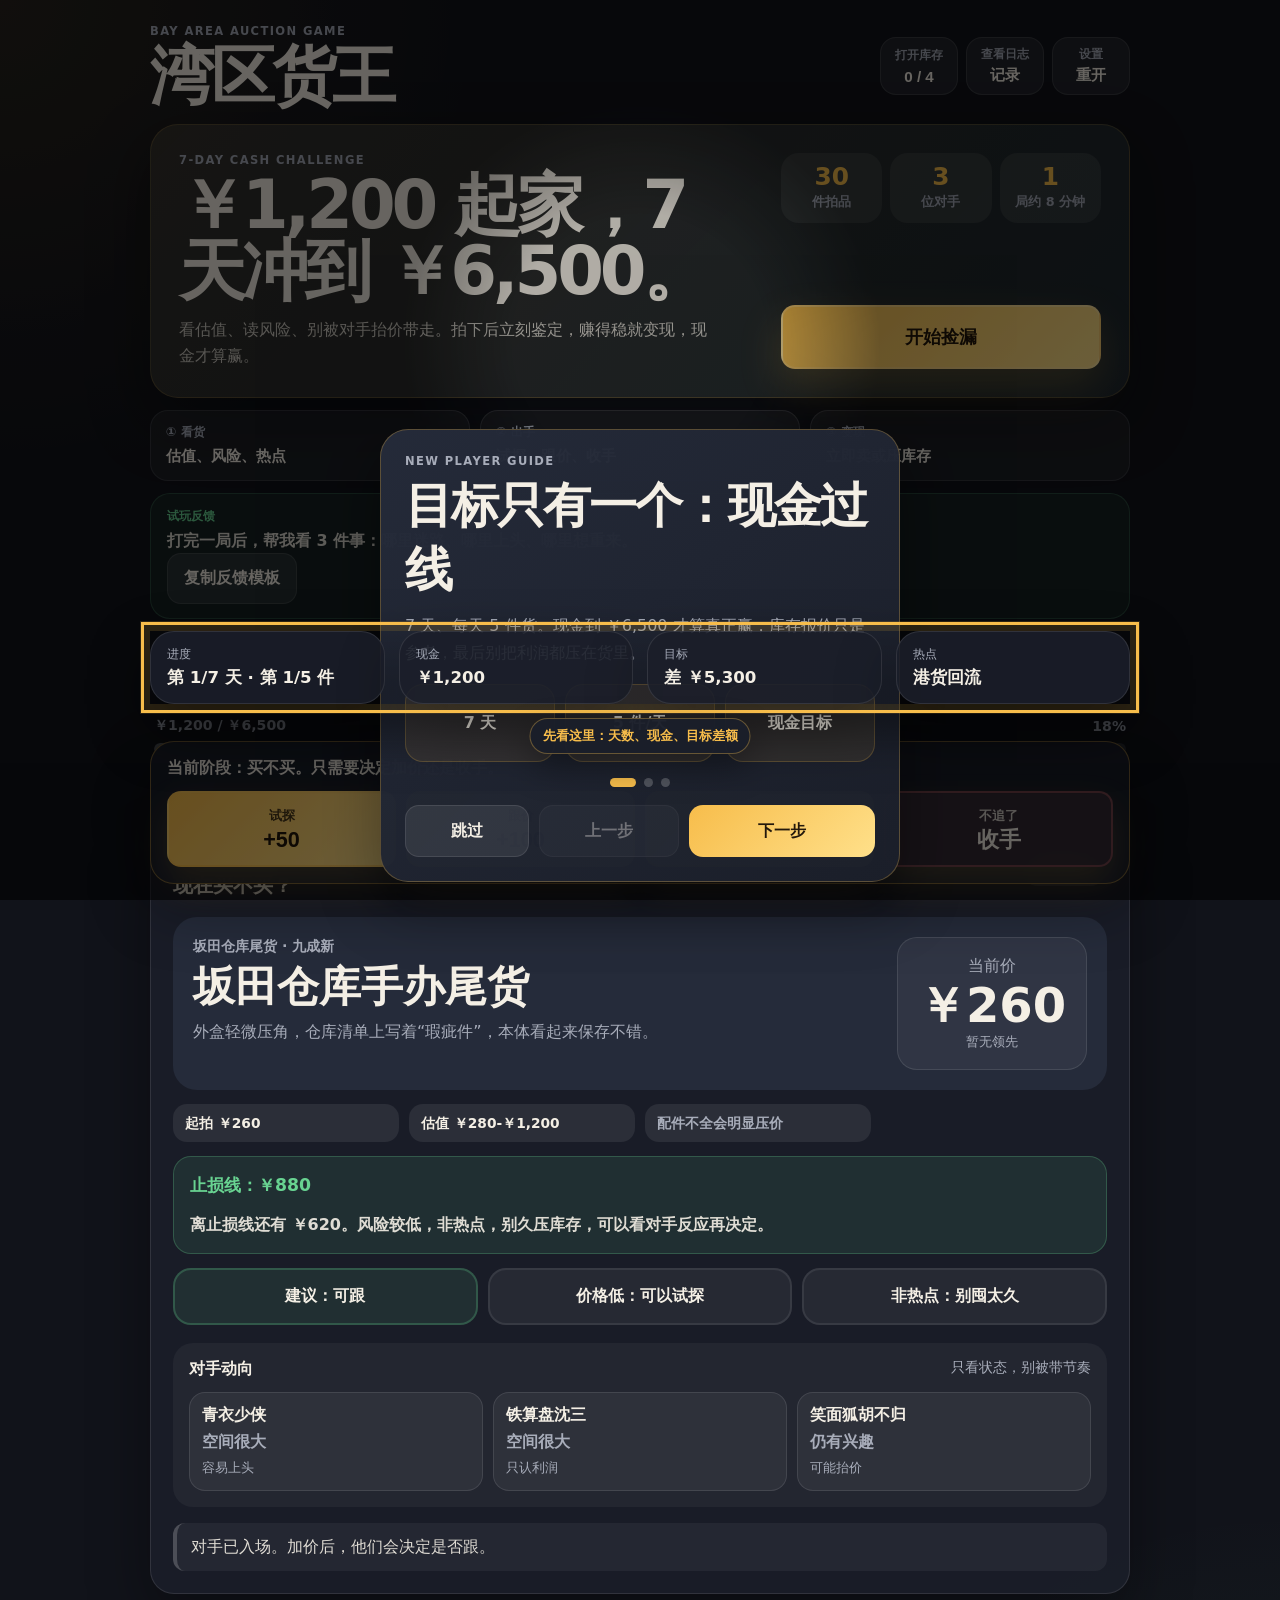
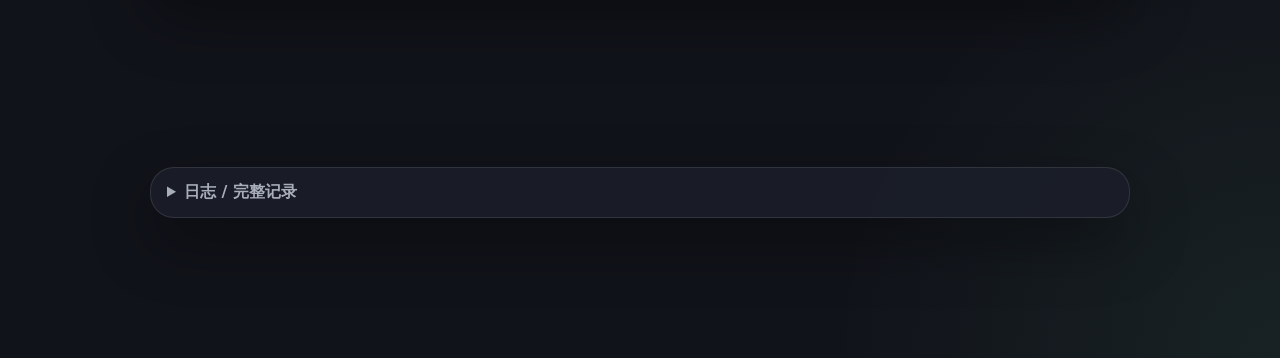
==== index.html @ 1f18ef7c "Publish renamed MVP" ====
<!DOCTYPE html>
<html lang="zh-CN">
<head>
  <meta charset="UTF-8" />
  <meta name="viewport" content="width=device-width, initial-scale=1.0" />
  <title>湾区货王</title>
  <link rel="stylesheet" href="./styles.css" />
</head>
<body>
  <main class="app-shell">
    <header class="topbar">
      <div class="brand">
        <p class="eyebrow">Bay Area Auction Game</p>
        <h1>湾区货王</h1>
      </div>
      <div class="top-actions">
        <button type="button" id="inventoryToggle" class="tool-button"><span>打开库存</span><strong id="inventoryText">0 / 4</strong></button>
        <button type="button" id="logToggle" class="tool-button"><span>查看日志</span><strong>记录</strong></button>
        <details class="settings-menu">
          <summary aria-label="打开设置"><span>设置</span><strong>重开</strong></summary>
          <div class="settings-popover">
            <p class="save-status">存档：<span id="saveStatusText">尚未保存</span></p>
            <button type="button" id="soundToggle" class="ghost setting-toggle" aria-pressed="true">音效：开</button>
            <button type="button" id="tutorialReplayButton" class="ghost">新手引导</button>
            <button type="button" id="copyShareButton" class="ghost">复制战绩</button>
            <button type="button" class="ghost" data-restart-game>重新开始</button>
          </div>
        </details>
      </div>
    </header>

    <section class="landing-card" aria-label="游戏介绍">
      <div class="landing-copy">
        <p class="eyebrow">7-Day Cash Challenge</p>
        <h2>￥1,200 起家，7 天冲到 ￥6,500。</h2>
        <p>看估值、读风险、别被对手抬价带走。拍下后立刻鉴定，赚得稳就变现，现金才算赢。</p>
      </div>
      <div class="landing-play">
        <div class="landing-stats" aria-label="玩法要点">
          <span><strong>30</strong> 件拍品</span>
          <span><strong>3</strong> 位对手</span>
          <span><strong>1</strong> 局约 8 分钟</span>
        </div>
        <button type="button" id="startPlayButton" class="start-play-button">开始捡漏</button>
      </div>
    </section>

    <section class="quick-rules" aria-label="快速玩法">
      <article><span>① 看货</span><strong>估值、风险、热点</strong></article>
      <article><span>② 出手</span><strong>试探、跟价、收手</strong></article>
      <article><span>③ 变现</span><strong>立即卖或压库存</strong></article>
    </section>

    <section class="feedback-card" aria-label="试玩反馈">
      <div>
        <span>试玩反馈</span>
        <strong>打完一局后，帮我看 3 件事：哪里迷路、哪里上头、哪里想重来。</strong>
      </div>
      <button type="button" id="copyFeedbackButton" class="ghost">复制反馈模板</button>
    </section>

    <section class="status-strip" aria-label="当前状态">
      <article>
        <span>进度</span>
        <strong id="dayText">第 1 天 · 第 1 件</strong>
      </article>
      <article>
        <span>现金</span>
        <strong id="cashText">￥1,200</strong>
      </article>
      <article>
        <span>目标</span>
        <strong id="targetGapText">差 ￥5,300</strong>
      </article>
      <article class="hot">
        <span>热点</span>
        <strong id="hotCategoryText">每日变化</strong>
      </article>
    </section>

    <div class="wealth-progress" aria-label="财富进度">
      <div class="wealth-progress-meta">
        <span id="wealthProgressText">￥1,200 / ￥6,500</span>
        <strong id="wealthProgressPercent">18%</strong>
      </div>
      <div class="wealth-progress-track"><span id="wealthProgressBar"></span></div>
    </div>

    <section class="event-card" aria-label="今日拍场风声">
      <span>拍场风声</span>
      <strong id="eventNameText">暂无风声</strong>
      <p id="eventSummaryText">今天场面平稳，照常看货出价。</p>
    </section>

    <section class="stage-card" aria-label="拍卖主舞台">
      <div class="stage-head">
        <div>
          <p class="eyebrow" id="stageEyebrow">Current Lot</p>
          <h2 id="stageTitle">现在买不买？</h2>
        </div>
        <span id="stepText" class="lot-pill">第 1/5 件</span>
      </div>

      <section id="auctionView" class="auction-view">
        <article class="lot-card">
          <div class="lot-main">
            <p id="itemMeta" class="lot-meta">港货回流 · 七成新</p>
            <h3 id="itemName">香港回流胶片相机</h3>
            <p id="itemDescription" class="lot-desc">卖家说是家里翻出来的，不太懂，镜头边缘有些磨损。</p>
          </div>
          <aside class="price-board">
            <span>当前价</span>
            <strong id="currentPriceText">￥200</strong>
            <small id="leaderText">暂无领先</small>
          </aside>
        </article>

        <div id="itemTags" class="item-tags" aria-label="拍品要点"></div>
        <div id="decisionSummary" class="decision-summary safe" aria-label="出价止损线"></div>
        <div id="decisionHints" class="decision-hints" aria-label="判断提示"></div>

        <section class="rivals-compact" aria-label="对手动向">
          <div class="section-mini-title">
            <strong>对手动向</strong>
            <span>只看状态，别被带节奏</span>
          </div>
          <ul class="npc-list"></ul>
        </section>

        <p id="recentEventText" class="recent-event">第一件货已经上台。</p>
      </section>

      <section id="settlementView" class="settlement-view" hidden>
        <p class="eyebrow">Deal Result</p>
        <h3 id="settlementTitle">成交结果</h3>
        <p id="settlementSummary" class="settlement-summary"></p>
        <dl class="settlement-stats">
          <div><dt>成交价</dt><dd id="settlementPrice">-</dd></div>
          <div><dt>鉴定价</dt><dd id="settlementValue">-</dd></div>
          <div><dt>本单结果</dt><dd id="settlementProfit">-</dd></div>
          <div><dt>快速出售</dt><dd id="settlementSale">-</dd></div>
        </dl>
      </section>

      <section id="resultPanel" class="result-panel" hidden>
        <p class="eyebrow">Final Result</p>
        <h3>挑战结算</h3>
        <div id="resultContent" class="result-content"></div>
        <button type="button" id="copyResultButton" class="ghost">复制战绩</button>
        <button type="button" class="ghost" data-restart-game>重新开始</button>
      </section>
    </section>

    <section class="primary-actions" aria-label="主操作">
      <p id="stepHint" class="action-hint">先看建议，再决定出价或收手。</p>
      <div id="actionToast" class="action-toast" hidden role="status" aria-live="polite"></div>
      <div id="auctionActions" class="action-row">
        <button type="button" data-bid-amount="50"><span>试探</span><strong>+50</strong></button>
        <button type="button" data-bid-amount="100"><span>跟价</span><strong>+100</strong></button>
        <button type="button" data-bid-amount="500"><span>强抢</span><strong>+500</strong></button>
        <button type="button" id="passButton" class="ghost danger-action"><span>不追了</span><strong>收手</strong></button>
      </div>
      <div id="settlementActions" class="action-row settlement-actions" hidden>
        <button type="button" id="sellNowButton"><span>马上变现</span><strong>立即卖出</strong></button>
        <button type="button" id="keepItemButton" class="ghost"><span>以后再卖</span><strong>放入库存</strong></button>
        <button type="button" id="nextItemButton" class="ghost next-action"><span>继续拍场</span><strong>下一件</strong></button>
      </div>
    </section>

    <aside id="inventoryDrawer" class="drawer" hidden>
      <div class="drawer-card">
        <div class="drawer-head">
          <div>
            <p class="eyebrow">Inventory</p>
            <h2>库存管理</h2>
          </div>
          <button type="button" id="inventoryClose" class="ghost close-button">关闭</button>
        </div>
        <ul id="inventoryList" class="inventory-list"><li>暂无库存。</li></ul>
      </div>
    </aside>

    <details id="logDrawer" class="log-drawer">
      <summary>日志 / 完整记录</summary>
      <ol id="logList" class="log-list" aria-live="polite">
        <li>欢迎来到大湾区流动拍场，第一件货已经上台。</li>
      </ol>
    </details>

    <section id="tutorialOverlay" class="tutorial-overlay" hidden aria-modal="true" role="dialog" aria-labelledby="tutorialTitle">
      <article class="tutorial-card">
        <p class="eyebrow">New Player Guide</p>
        <h2 id="tutorialTitle">先看三件事</h2>
        <p id="tutorialText">这是一场 7 天捡漏挑战。目标不是每件都买，而是用有限现金做出最划算的选择。</p>
        <div id="tutorialVisual" class="tutorial-visual" aria-hidden="true"></div>
        <div class="tutorial-progress" aria-label="引导进度">
          <span data-tutorial-dot></span>
          <span data-tutorial-dot></span>
          <span data-tutorial-dot></span>
        </div>
        <div class="tutorial-actions">
          <button type="button" id="tutorialSkipButton" class="ghost">跳过</button>
          <button type="button" id="tutorialPrevButton" class="ghost">上一步</button>
          <button type="button" id="tutorialNextButton">下一步</button>
        </div>
      </article>
    </section>
  </main>

  <script src="./data/items.js"></script>
  <script src="./data/npcs.js"></script>
  <script src="./auction.js"></script>
  <script src="./main.js"></script>
</body>
</html>
---- styles.css ----
:root {
  color-scheme: dark;
  --bg: #11131a;
  --panel: #1b1f2a;
  --panel-strong: #252b3a;
  --text: #f4efe5;
  --muted: #a8adba;
  --gold: #f7bd4b;
  --gold-soft: rgba(247, 189, 75, 0.14);
  --soft: rgba(255, 255, 255, 0.07);
  --orange: #ef7d45;
  --green: #68d391;
  --red: #fc8181;
  --border: rgba(255, 255, 255, 0.1);
  --shadow: 0 24px 60px rgba(0, 0, 0, 0.35);
  font-family: Inter, "PingFang SC", "Microsoft YaHei", system-ui, sans-serif;
}

* { box-sizing: border-box; }

body {
  margin: 0;
  min-height: 100vh;
  color: var(--text);
  background:
    radial-gradient(circle at top left, rgba(247, 189, 75, 0.1), transparent 30rem),
    radial-gradient(circle at bottom right, rgba(104, 211, 145, 0.08), transparent 28rem),
    var(--bg);
  -webkit-font-smoothing: antialiased;
}

button {
  min-height: 48px;
  border: 0;
  border-radius: 14px;
  padding: 0.9rem 1rem;
  color: #23180b;
  background: linear-gradient(135deg, var(--gold), #ffe08a);
  font-size: 1rem;
  font-weight: 900;
  cursor: pointer;
  touch-action: manipulation;
}

button:disabled {
  cursor: not-allowed;
  opacity: 0.38;
  filter: grayscale(0.6);
}

button.ghost,
.tool-button,
.chip-button {
  color: var(--text);
  background: rgba(255, 255, 255, 0.08);
  border: 1px solid var(--border);
}

.app-shell {
  width: min(980px, calc(100% - 28px));
  margin: 0 auto;
  padding: 24px 0 140px;
}

.topbar,
.landing-card,
.quick-rules,
.status-strip,
.stage-head,
.lot-card,
.wealth-progress-meta,
.drawer-head,
.inventory-entry,
.settings-popover .save-status {
  display: flex;
  align-items: center;
  justify-content: space-between;
  gap: 14px;
}

.topbar { margin-bottom: 16px; }

.landing-card {
  align-items: stretch;
  margin-bottom: 12px;
  padding: clamp(18px, 4vw, 28px);
  border: 1px solid rgba(247, 189, 75, 0.2);
  border-radius: 28px;
  background:
    linear-gradient(135deg, rgba(247, 189, 75, 0.12), rgba(104, 211, 145, 0.06)),
    rgba(27, 31, 42, 0.92);
  box-shadow: var(--shadow);
}
.landing-copy { min-width: 0; }
.landing-copy h2 {
  max-width: 12ch;
  margin-bottom: 12px;
  font-size: clamp(2rem, 6vw, 4.2rem);
  line-height: 0.98;
  letter-spacing: -0.06em;
}
.landing-copy p:not(.eyebrow) {
  max-width: 52ch;
  margin-bottom: 0;
  color: rgba(244, 239, 229, 0.82);
  line-height: 1.65;
}
.landing-play {
  display: grid;
  align-content: space-between;
  gap: 16px;
  min-width: min(320px, 100%);
}
.landing-stats {
  display: grid;
  grid-template-columns: repeat(3, 1fr);
  gap: 8px;
}
.landing-stats span {
  display: grid;
  gap: 4px;
  padding: 12px;
  border-radius: 18px;
  background: rgba(255, 255, 255, 0.08);
  color: var(--muted);
  font-size: 0.8rem;
  font-weight: 800;
  text-align: center;
}
.landing-stats strong {
  color: var(--gold);
  font-size: 1.55rem;
  line-height: 1;
}
.start-play-button {
  min-height: 64px;
  border: 2px solid rgba(255, 255, 255, 0.18);
  font-size: 1.12rem;
  box-shadow: 0 18px 42px rgba(247, 189, 75, 0.23);
}
.quick-rules {
  display: grid;
  grid-template-columns: repeat(3, 1fr);
  gap: 10px;
  margin-bottom: 12px;
}
.quick-rules article {
  padding: 13px 15px;
  border: 1px solid var(--border);
  border-radius: 18px;
  background: rgba(255, 255, 255, 0.055);
}
.quick-rules span {
  display: block;
  margin-bottom: 5px;
  color: var(--muted);
  font-size: 0.78rem;
  font-weight: 900;
}
.quick-rules strong { font-size: 0.96rem; }
.feedback-card {
  margin-bottom: 12px;
  padding: 14px 16px;
  border: 1px solid rgba(104, 211, 145, 0.22);
  border-radius: 20px;
  background: rgba(104, 211, 145, 0.075);
}
.feedback-card div { min-width: 0; }
.feedback-card span {
  display: block;
  margin-bottom: 4px;
  color: var(--green);
  font-size: 0.78rem;
  font-weight: 900;
}
.feedback-card strong {
  display: block;
  color: rgba(244, 239, 229, 0.9);
  line-height: 1.45;
}
.feedback-card button { flex: 0 0 auto; }

.brand h1 {
  margin: 0;
  font-size: clamp(2rem, 7vw, 4rem);
  line-height: 1;
  letter-spacing: -0.05em;
}

.eyebrow {
  margin: 0 0 6px;
  color: var(--muted);
  font-size: 0.72rem;
  font-weight: 900;
  letter-spacing: 0.12em;
  text-transform: uppercase;
}

h2, h3, p { margin-top: 0; }
h2 { margin-bottom: 0; font-size: 1.25rem; }
h3 { margin-bottom: 10px; font-size: clamp(1.7rem, 5vw, 2.6rem); line-height: 1.1; }

.top-actions {
  display: grid;
  grid-template-columns: repeat(3, minmax(78px, 1fr));
  align-items: stretch;
  gap: 8px;
}
.tool-button,
.settings-menu summary {
  display: grid;
  gap: 3px;
  place-items: center;
  min-width: 78px;
  min-height: 54px;
  border-radius: 16px;
  padding: 0.55rem 0.7rem;
  text-align: center;
}
.tool-button span,
.settings-menu summary span { color: var(--muted); font-size: 0.72rem; font-weight: 800; }
.tool-button strong,
.settings-menu summary strong { color: var(--text); font-size: 0.95rem; }
.chip-button { min-height: 42px; border-radius: 999px; padding: 0.65rem 0.9rem; }
.chip-button span { color: var(--gold); }

.settings-menu { position: relative; }
.settings-menu summary {
  border: 1px solid var(--border);
  background: rgba(255, 255, 255, 0.08);
  cursor: pointer;
  list-style: none;
}
.settings-menu summary::-webkit-details-marker { display: none; }
.settings-popover {
  position: absolute;
  right: 0;
  top: calc(100% + 10px);
  z-index: 10;
  width: 230px;
  padding: 14px;
  border: 1px solid var(--border);
  border-radius: 18px;
  background: rgba(27, 31, 42, 0.98);
  box-shadow: var(--shadow);
}
.settings-popover .save-status {
  margin-bottom: 12px;
  color: var(--muted);
  font-size: 0.82rem;
}
.settings-popover button { width: 100%; }

.status-strip {
  display: grid;
  grid-template-columns: repeat(4, 1fr);
  margin-bottom: 12px;
}
.status-strip article,
.event-card,
.stage-card,
.primary-actions,
.log-drawer,
.drawer-card {
  border: 1px solid var(--border);
  border-radius: 24px;
  background: rgba(27, 31, 42, 0.9);
  box-shadow: var(--shadow);
}
.status-strip article { padding: 14px 16px; }
.status-strip span {
  display: block;
  margin-bottom: 4px;
  color: var(--muted);
  font-size: 0.78rem;
}
.status-strip strong { font-size: 1.04rem; }
.status-strip .hot strong { color: var(--text); }

.wealth-progress {
  display: grid;
  gap: 8px;
  margin-bottom: 12px;
  padding: 0 4px;
}
.wealth-progress-meta { color: var(--muted); font-size: 0.88rem; font-weight: 800; }
.wealth-progress-meta strong { color: var(--muted); }
.wealth-progress-track {
  height: 12px;
  overflow: hidden;
  border-radius: 999px;
  background: rgba(255, 255, 255, 0.1);
}
.wealth-progress-track span {
  display: block;
  height: 100%;
  border-radius: inherit;
  background: linear-gradient(90deg, rgba(255, 255, 255, 0.18), var(--green));
  transition: width 0.28s ease;
}

.event-card {
  display: grid;
  grid-template-columns: auto auto 1fr;
  align-items: center;
  gap: 10px;
  margin-bottom: 12px;
  padding: 12px 16px;
  background: rgba(247, 189, 75, 0.09);
}
.event-card span {
  color: var(--muted);
  font-size: 0.78rem;
  font-weight: 900;
}
.event-card strong { color: var(--gold); }
.event-card p {
  margin: 0;
  color: var(--muted);
  line-height: 1.45;
}

.stage-card { padding: 22px; }
.stage-head { align-items: flex-start; margin-bottom: 18px; }
.lot-pill {
  flex: none;
  padding: 8px 12px;
  border-radius: 999px;
  color: var(--muted);
  background: rgba(255, 255, 255, 0.08);
  font-size: 0.86rem;
  font-weight: 900;
}

.lot-card {
  align-items: stretch;
  padding: 20px;
  border-radius: 24px;
  background: var(--panel-strong);
}
.lot-main { min-width: 0; }
.lot-meta {
  margin-bottom: 8px;
  color: var(--muted);
  font-size: 0.9rem;
  font-weight: 900;
}
.lot-desc {
  max-width: 62ch;
  margin-bottom: 0;
  color: var(--muted);
  line-height: 1.6;
}
.price-board {
  display: grid;
  place-content: center;
  min-width: 190px;
  padding: 18px;
  border: 1px solid var(--border);
  border-radius: 20px;
  background: rgba(255, 255, 255, 0.05);
  text-align: center;
}
.price-board span,
.price-board small { color: var(--muted); }
.price-board strong {
  display: block;
  margin: 4px 0;
  color: var(--text);
  font-size: clamp(2rem, 6vw, 3rem);
  line-height: 1;
}

.item-tags,
.decision-hints,
.decision-summary,
.npc-list,
.action-row,
.settlement-stats {
  display: grid;
  gap: 10px;
}
.item-tags {
  grid-template-columns: repeat(4, minmax(0, 1fr));
  margin-top: 14px;
}
.item-tags span {
  padding: 10px 12px;
  border-radius: 14px;
  background: rgba(255, 255, 255, 0.08);
  color: var(--text);
  font-size: 0.86rem;
  font-weight: 800;
  line-height: 1.35;
}
.item-tags .hot-tag,
.item-tags .price-tag { color: var(--text); }
.item-tags .risk-tag { color: var(--muted); }


.decision-summary {
  margin-top: 14px;
  padding: 16px;
  border: 1px solid rgba(247, 189, 75, 0.24);
  border-radius: 18px;
  background: rgba(247, 189, 75, 0.09);
}
.decision-summary strong,
.decision-summary span { display: block; }
.decision-summary strong {
  margin-bottom: 6px;
  color: var(--gold);
  font-size: 1.08rem;
}
.decision-summary span {
  color: rgba(244, 239, 229, 0.9);
  line-height: 1.5;
  font-weight: 800;
}
.decision-summary.safe { border-color: rgba(104, 211, 145, 0.26); background: rgba(104, 211, 145, 0.1); }
.decision-summary.safe strong { color: var(--green); }
.decision-summary.warning { border-color: rgba(247, 189, 75, 0.34); background: rgba(247, 189, 75, 0.12); }
.decision-summary.danger { border-color: rgba(252, 129, 129, 0.32); background: rgba(252, 129, 129, 0.12); }
.decision-summary.danger strong { color: #ffd2d2; }

.decision-hints {
  grid-template-columns: repeat(3, minmax(0, 1fr));
  margin-top: 14px;
}
.decision-hints span {
  padding: 16px 14px;
  border: 2px solid rgba(255, 255, 255, 0.08);
  border-radius: 18px;
  background: rgba(255, 255, 255, 0.06);
  font-size: 1rem;
  font-weight: 900;
  text-align: center;
}
.decision-hints .hint-potential,
.decision-hints .hint-hot {
  border-color: rgba(104, 211, 145, 0.24);
  background: rgba(104, 211, 145, 0.11);
}
.decision-hints .hint-danger {
  border-color: rgba(252, 129, 129, 0.28);
  background: rgba(252, 129, 129, 0.12);
  color: #ffd2d2;
}

.rivals-compact {
  margin-top: 18px;
  padding: 16px;
  border-radius: 20px;
  background: rgba(255, 255, 255, 0.045);
}
.section-mini-title {
  display: flex;
  justify-content: space-between;
  gap: 12px;
  margin-bottom: 12px;
}
.section-mini-title span { color: var(--muted); font-size: 0.86rem; }
.npc-list {
  grid-template-columns: repeat(3, minmax(0, 1fr));
  margin: 0;
  padding: 0;
  list-style: none;
}
.npc-card {
  padding: 12px;
  border: 1px solid var(--border);
  border-radius: 16px;
  background: rgba(255, 255, 255, 0.05);
}
.npc-card.inactive { opacity: 0.55; }
.npc-card strong,
.npc-card span,
.npc-card small { display: block; }
.npc-card span { margin: 6px 0; color: var(--muted); font-weight: 900; }
.npc-card small { color: var(--muted); line-height: 1.4; }

.recent-event {
  margin: 16px 0 0;
  padding: 12px 14px;
  border-left: 4px solid rgba(255, 255, 255, 0.18);
  border-radius: 12px;
  background: rgba(255, 255, 255, 0.05);
  color: rgba(244, 239, 229, 0.9);
  line-height: 1.5;
}

.settlement-view {
  padding: 22px;
  border-radius: 24px;
  background: linear-gradient(135deg, rgba(104, 211, 145, 0.13), rgba(247, 189, 75, 0.08));
}
.settlement-summary { color: var(--muted); line-height: 1.65; }
.settlement-stats {
  grid-template-columns: repeat(4, minmax(0, 1fr));
  margin: 18px 0 0;
}
.settlement-stats div,
.result-content dl div,
.achievement-strip article {
  padding: 14px;
  border-radius: 16px;
  background: rgba(255, 255, 255, 0.08);
}
dt { color: var(--muted); font-size: 0.8rem; }
dd { margin: 5px 0 0; font-size: 1.08rem; font-weight: 900; }

.primary-actions {
  position: sticky;
  bottom: 16px;
  z-index: 8;
  margin-top: 16px;
  padding: 16px;
  border-color: rgba(247, 189, 75, 0.42);
  background: rgba(27, 31, 42, 0.98);
  backdrop-filter: blur(16px);
}
.action-hint {
  margin-bottom: 12px;
  color: var(--text);
  font-weight: 900;
}
.action-row { grid-template-columns: repeat(4, 1fr); }
.action-row button {
  display: grid;
  gap: 4px;
  place-items: center;
  min-height: 76px;
  border: 2px solid rgba(247, 189, 75, 0.38);
  box-shadow: 0 16px 34px rgba(247, 189, 75, 0.2);
}
.action-row button span { font-size: 0.82rem; opacity: 0.82; }
.action-row button strong { font-size: 1.35rem; line-height: 1; }
.action-row .danger-action { border-color: rgba(252, 129, 129, 0.32); background: rgba(252, 129, 129, 0.12); }
.action-row .next-action,
.action-row #keepItemButton { border-color: rgba(104, 211, 145, 0.26); background: rgba(104, 211, 145, 0.12); }
.settlement-actions { grid-template-columns: repeat(3, 1fr); }

.drawer {
  position: fixed;
  inset: 0;
  z-index: 20;
  display: grid;
  place-items: end center;
  padding: 18px;
  background: rgba(0, 0, 0, 0.55);
}
.drawer[hidden], [hidden] { display: none !important; }
.drawer-card {
  width: min(760px, 100%);
  max-height: 78vh;
  overflow: auto;
  padding: 20px;
}
.close-button { min-height: 40px; padding: 0.6rem 0.8rem; }
.inventory-list,
.log-list {
  display: grid;
  gap: 10px;
  margin: 0;
  padding: 0;
  list-style: none;
}
.inventory-entry {
  padding: 14px;
  border-radius: 16px;
  background: rgba(255, 255, 255, 0.06);
}
.inventory-entry div { display: grid; gap: 5px; }
.inventory-entry span { color: var(--muted); font-size: 0.9rem; }
.inventory-entry .profit { color: var(--green); }
.inventory-entry .loss { color: var(--red); }
.sell-button {
  min-width: 88px;
  color: #102316;
  background: linear-gradient(135deg, var(--green), #b7f7ca);
}
.empty-state { color: var(--muted); padding: 16px; }

.log-drawer {
  margin-top: 14px;
  padding: 14px 16px;
}
.log-drawer summary {
  color: var(--muted);
  cursor: pointer;
  font-weight: 800;
}
.log-list { margin-top: 14px; }
.log-list li {
  padding: 12px;
  border-radius: 12px;
  background: rgba(255, 255, 255, 0.05);
  color: var(--muted);
  line-height: 1.5;
}

.result-panel {
  margin-top: 18px;
  padding: 20px;
  border-radius: 22px;
  background: rgba(255, 255, 255, 0.06);
}
.result-content dl,
.achievement-strip,
.recap-grid {
  display: grid;
  grid-template-columns: repeat(4, 1fr);
  gap: 10px;
}
.result-title { color: var(--text); font-weight: 900; }
.achievement-strip {
  margin-top: 12px;
}
.achievement-strip article span,
.recap-card span,
.recap-card small {
  display: block;
  color: var(--muted);
}
.achievement-strip article strong {
  display: block;
  margin-top: 5px;
  font-size: 1.05rem;
}
.recap-grid {
  grid-template-columns: repeat(3, 1fr);
  margin-top: 12px;
}
.recap-card {
  padding: 14px;
  border: 1px solid var(--border);
  border-radius: 16px;
  background: rgba(255, 255, 255, 0.06);
}
.recap-card strong {
  display: block;
  margin: 7px 0;
  line-height: 1.35;
}
.recap-card.good { border-color: rgba(104, 211, 145, 0.28); background: rgba(104, 211, 145, 0.1); }
.recap-card.bad { border-color: rgba(252, 129, 129, 0.25); background: rgba(252, 129, 129, 0.09); }
.recap-card.muted-card { opacity: 0.72; }

.strategy-advice,
.share-block {
  margin-top: 14px;
  padding: 16px;
  border: 1px solid rgba(247, 189, 75, 0.22);
  border-radius: 18px;
  background: rgba(247, 189, 75, 0.08);
}
.strategy-advice ol {
  display: grid;
  gap: 10px;
  margin: 12px 0 0;
  padding-left: 1.2rem;
}
.strategy-advice li {
  color: rgba(244, 239, 229, 0.92);
  line-height: 1.55;
}
.share-block {
  display: grid;
  gap: 12px;
}
.share-card {
  display: grid;
  gap: 8px;
  padding: 16px;
  border: 1px dashed rgba(247, 189, 75, 0.34);
  border-radius: 18px;
  background: linear-gradient(145deg, rgba(247, 189, 75, 0.12), rgba(255, 255, 255, 0.05));
}
.share-card strong {
  color: var(--gold);
  font-size: 1.08rem;
}
.share-card span {
  color: rgba(244, 239, 229, 0.9);
  line-height: 1.45;
}
.share-text {
  width: 100%;
  min-height: 132px;
  resize: vertical;
  padding: 14px;
  border: 1px solid var(--border);
  border-radius: 16px;
  color: var(--text);
  background: rgba(0, 0, 0, 0.18);
  font: inherit;
  line-height: 1.55;
}
.result-panel > button {
  margin-top: 12px;
  margin-right: 8px;
}

.price-bump {
  animation: priceBump 0.38s ease-out;
}
.stage-pulse-bid {
  animation: stageBidPulse 0.42s ease-out;
}
.stage-pulse-success {
  animation: stageSuccessPulse 0.72s ease-out;
}
.stage-pulse-warning {
  animation: stageWarningPulse 0.72s ease-out;
}
.auction-view[data-motion="hammer"] .lot-card {
  animation: hammerDrop 0.56s cubic-bezier(0.2, 0.9, 0.25, 1.2);
}
.auction-view[data-motion="pass"] .lot-card {
  animation: passFade 0.42s ease-out;
}
.primary-actions.action-locked {
  animation: actionLock 0.5s ease-out;
}
.action-toast {
  margin-bottom: 12px;
  padding: 11px 14px;
  border: 1px solid rgba(255, 255, 255, 0.12);
  border-radius: 14px;
  background: rgba(255, 255, 255, 0.09);
  color: var(--text);
  font-weight: 900;
  text-align: center;
  box-shadow: 0 14px 30px rgba(0, 0, 0, 0.24);
}
.action-toast.success {
  border-color: rgba(104, 211, 145, 0.34);
  background: rgba(104, 211, 145, 0.15);
}
.action-toast.warning {
  border-color: rgba(247, 189, 75, 0.36);
  background: rgba(247, 189, 75, 0.13);
}
.action-toast.bid {
  border-color: rgba(247, 189, 75, 0.34);
}
.toast-pop {
  animation: toastPop 0.34s ease-out;
}

@keyframes priceBump {
  0% { transform: scale(1); box-shadow: none; }
  42% { transform: scale(1.055); box-shadow: 0 0 0 6px rgba(247, 189, 75, 0.13); }
  100% { transform: scale(1); box-shadow: none; }
}
@keyframes stageBidPulse {
  0% { box-shadow: var(--shadow); }
  45% { box-shadow: 0 22px 70px rgba(247, 189, 75, 0.18); }
  100% { box-shadow: var(--shadow); }
}
@keyframes stageSuccessPulse {
  0% { transform: translateY(0); }
  35% { transform: translateY(-3px); box-shadow: 0 26px 80px rgba(104, 211, 145, 0.18); }
  100% { transform: translateY(0); }
}
@keyframes stageWarningPulse {
  0% { transform: translateY(0); }
  35% { transform: translateY(2px); box-shadow: 0 26px 80px rgba(252, 129, 129, 0.14); }
  100% { transform: translateY(0); }
}
@keyframes hammerDrop {
  0% { transform: translateY(-5px) scale(1.005); filter: brightness(1.06); }
  45% { transform: translateY(4px) scale(0.996); filter: brightness(1.16); }
  100% { transform: translateY(0) scale(1); filter: brightness(1); }
}
@keyframes passFade {
  0% { opacity: 1; }
  45% { opacity: 0.72; }
  100% { opacity: 1; }
}
@keyframes actionLock {
  0% { transform: translateY(0); }
  40% { transform: translateY(2px); }
  100% { transform: translateY(0); }
}
@keyframes toastPop {
  0% { opacity: 0; transform: translateY(8px) scale(0.98); }
  100% { opacity: 1; transform: translateY(0) scale(1); }
}

@media (prefers-reduced-motion: reduce) {
  .price-bump,
  .stage-pulse-bid,
  .stage-pulse-success,
  .stage-pulse-warning,
  .toast-pop,
  .auction-view[data-motion="hammer"] .lot-card,
  .auction-view[data-motion="pass"] .lot-card,
  .primary-actions.action-locked {
    animation: none !important;
  }
}

@media (max-width: 760px) {
  .app-shell { width: min(100% - 20px, 980px); padding-top: 16px; }
  .topbar { align-items: flex-start; }
  .brand h1 { font-size: 2.4rem; }
  .landing-card,
  .feedback-card { display: grid; }
  .landing-copy h2 { max-width: 11ch; }
  .event-card { grid-template-columns: 1fr; gap: 5px; }
  .status-strip,
  .item-tags,
  .decision-hints,
  .npc-list,
  .settlement-stats,
  .result-content dl,
  .achievement-strip,
  .recap-grid { grid-template-columns: 1fr 1fr; }
  .lot-card { display: grid; }
  .price-board { min-width: 0; }
  .action-row,
  .settlement-actions { grid-template-columns: 1fr 1fr; }
  .action-row button { min-height: 70px; }
  .section-mini-title { display: block; }
}

@media (max-width: 520px) {
  body { font-size: 15px; }
  .app-shell { width: min(100% - 14px, 980px); padding-top: 10px; padding-bottom: 10px; }
  .event-card { grid-template-columns: 1fr; gap: 5px; margin-bottom: 10px; padding: 10px 12px; }
  .topbar { gap: 10px; margin-bottom: 12px; }
  .brand h1 { font-size: clamp(2rem, 13vw, 3.2rem); line-height: 0.92; }
  .brand .eyebrow { font-size: 0.72rem; }
  .top-actions { grid-template-columns: 1fr 1fr 0.8fr; gap: 8px; width: 100%; }
  .tool-button, .settings-menu summary { min-height: 50px; padding: 0.62rem 0.7rem; }
  .tool-button span, .settings-menu summary span { font-size: 0.72rem; }
  .tool-button strong, .settings-menu summary strong { font-size: 0.92rem; }
  .landing-card { padding: 16px; gap: 14px; margin-bottom: 10px; }
  .landing-copy h2 { font-size: clamp(1.8rem, 9vw, 2.2rem); max-width: 14ch; }
  .landing-copy p:not(.eyebrow) { line-height: 1.5; }
  .landing-stats { grid-template-columns: repeat(3, 1fr); gap: 8px; }
  .landing-stats span { padding: 10px 8px; }
  .quick-rules { grid-template-columns: repeat(3, 1fr); gap: 8px; }
  .quick-rules article { padding: 10px 8px; }
  .quick-rules strong { font-size: 0.82rem; }
  .feedback-card { grid-template-columns: 1fr; padding: 12px; }
  .status-strip { grid-template-columns: 1fr 1fr; gap: 8px; }
  .status-strip article { padding: 11px 12px; }
  .status-strip span { font-size: 0.72rem; }
  .status-strip strong { font-size: 0.94rem; }
  .stage-card { padding: 14px; border-radius: 20px; }
  .stage-head { gap: 10px; margin-bottom: 12px; }
  .stage-head h3 { font-size: clamp(1.55rem, 8vw, 2.1rem); }
  .lot-card { padding: 14px; border-radius: 18px; }
  .lot-meta { font-size: 0.82rem; }
  .lot-desc { font-size: 0.92rem; line-height: 1.48; }
  .price-board { padding: 12px; border-radius: 16px; }
  .price-board strong { font-size: clamp(1.75rem, 11vw, 2.45rem); }
  .item-tags { grid-template-columns: 1fr 1fr; }
  .item-tags span { padding: 9px 10px; font-size: 0.8rem; }
  .decision-summary { padding: 12px; border-radius: 15px; }
  .decision-summary strong { font-size: 1rem; }
  .decision-summary span { font-size: 0.9rem; line-height: 1.42; }
  .decision-hints,
  .npc-list,
  .settlement-stats,
  .result-content dl,
  .achievement-strip,
  .recap-grid { grid-template-columns: 1fr; }
  .decision-hints span { padding: 12px; font-size: 0.92rem; }
  .primary-actions { bottom: 8px; margin-top: 10px; padding: 10px; border-radius: 18px; }
  .action-hint, .action-toast { margin-bottom: 8px; font-size: 0.9rem; }
  .action-row { grid-template-columns: 1fr 1fr; gap: 8px; }
  .action-row button { min-height: 58px; padding: 0.62rem 0.5rem; }
  .action-row button strong { font-size: 1.08rem; }
  .action-row button span { font-size: 0.74rem; }
  .settlement-actions { grid-template-columns: 1fr; }
}

.tutorial-overlay {
  position: fixed;
  inset: 0;
  z-index: 40;
  display: grid;
  place-items: center;
  padding: 18px;
  background: rgba(0, 0, 0, 0.68);
  backdrop-filter: blur(10px);
}
.tutorial-card {
  width: min(520px, 100%);
  padding: 24px;
  border: 1px solid rgba(247, 189, 75, 0.28);
  border-radius: 28px;
  background: linear-gradient(145deg, rgba(37, 43, 58, 0.98), rgba(27, 31, 42, 0.98));
  box-shadow: var(--shadow);
}
.tutorial-card h2 {
  margin-bottom: 10px;
  font-size: clamp(1.8rem, 6vw, 3rem);
  letter-spacing: -0.04em;
}
.tutorial-card p:not(.eyebrow) {
  margin-bottom: 18px;
  color: var(--muted);
  line-height: 1.7;
}
.tutorial-visual {
  display: grid;
  grid-template-columns: repeat(3, 1fr);
  gap: 10px;
  margin-bottom: 16px;
}
.tutorial-visual span {
  display: grid;
  min-height: 78px;
  place-items: center;
  padding: 12px;
  border: 1px solid rgba(247, 189, 75, 0.22);
  border-radius: 18px;
  background: rgba(247, 189, 75, 0.09);
  color: var(--text);
  font-weight: 900;
  text-align: center;
}
.tutorial-progress {
  display: flex;
  justify-content: center;
  gap: 8px;
  margin-bottom: 18px;
}
.tutorial-progress span {
  width: 9px;
  height: 9px;
  border-radius: 999px;
  background: rgba(255, 255, 255, 0.22);
}
.tutorial-progress span.active {
  width: 26px;
  background: var(--gold);
}
.tutorial-actions {
  display: grid;
  grid-template-columns: 0.8fr 0.9fr 1.2fr;
  gap: 10px;
}
.tutorial-actions button { min-height: 52px; }

@media (max-width: 520px) {
  .tutorial-card { padding: 18px; }
  .tutorial-visual,
  .tutorial-actions { grid-template-columns: 1fr; }
}

body.tutorial-active {
  overflow-x: hidden;
}
body.tutorial-active::before {
  content: "";
  position: fixed;
  inset: 0;
  z-index: 36;
  pointer-events: none;
  background: radial-gradient(circle at var(--focus-x, 50%) var(--focus-y, 38%), transparent 0 8rem, rgba(0, 0, 0, 0.42) 15rem);
}
.tutorial-focus-target {
  position: relative;
  z-index: 45;
  outline: 3px solid var(--gold);
  outline-offset: 6px;
  box-shadow: 0 0 0 10px rgba(247, 189, 75, 0.16), var(--shadow);
  animation: tutorialFocusPulse 1.25s ease-in-out infinite alternate;
}
.tutorial-focus-target::after {
  content: attr(data-focus-label);
  position: absolute;
  left: 50%;
  top: calc(100% + 14px);
  z-index: 1;
  transform: translateX(-50%);
  width: max-content;
  max-width: min(320px, calc(100vw - 34px));
  padding: 8px 12px;
  border: 1px solid rgba(247, 189, 75, 0.35);
  border-radius: 999px;
  background: rgba(27, 31, 42, 0.96);
  color: var(--gold);
  font-size: 0.82rem;
  font-weight: 900;
  text-align: center;
  box-shadow: 0 14px 34px rgba(0, 0, 0, 0.32);
}
.tutorial-overlay {
  pointer-events: none;
  align-items: end;
  background: rgba(0, 0, 0, 0.28);
  backdrop-filter: none;
}
.tutorial-card {
  pointer-events: auto;
}

@keyframes tutorialFocusPulse {
  from { outline-offset: 5px; box-shadow: 0 0 0 8px rgba(247, 189, 75, 0.12), var(--shadow); }
  to { outline-offset: 9px; box-shadow: 0 0 0 14px rgba(247, 189, 75, 0.22), var(--shadow); }
}

@media (prefers-reduced-motion: reduce) {
  .tutorial-focus-target { animation: none !important; }
}

@media (max-width: 760px) {
  .tutorial-overlay { align-items: end; }
  .tutorial-card { max-height: 52vh; overflow: auto; }
  .tutorial-focus-target::after {
    top: auto;
    bottom: calc(100% + 12px);
  }
}
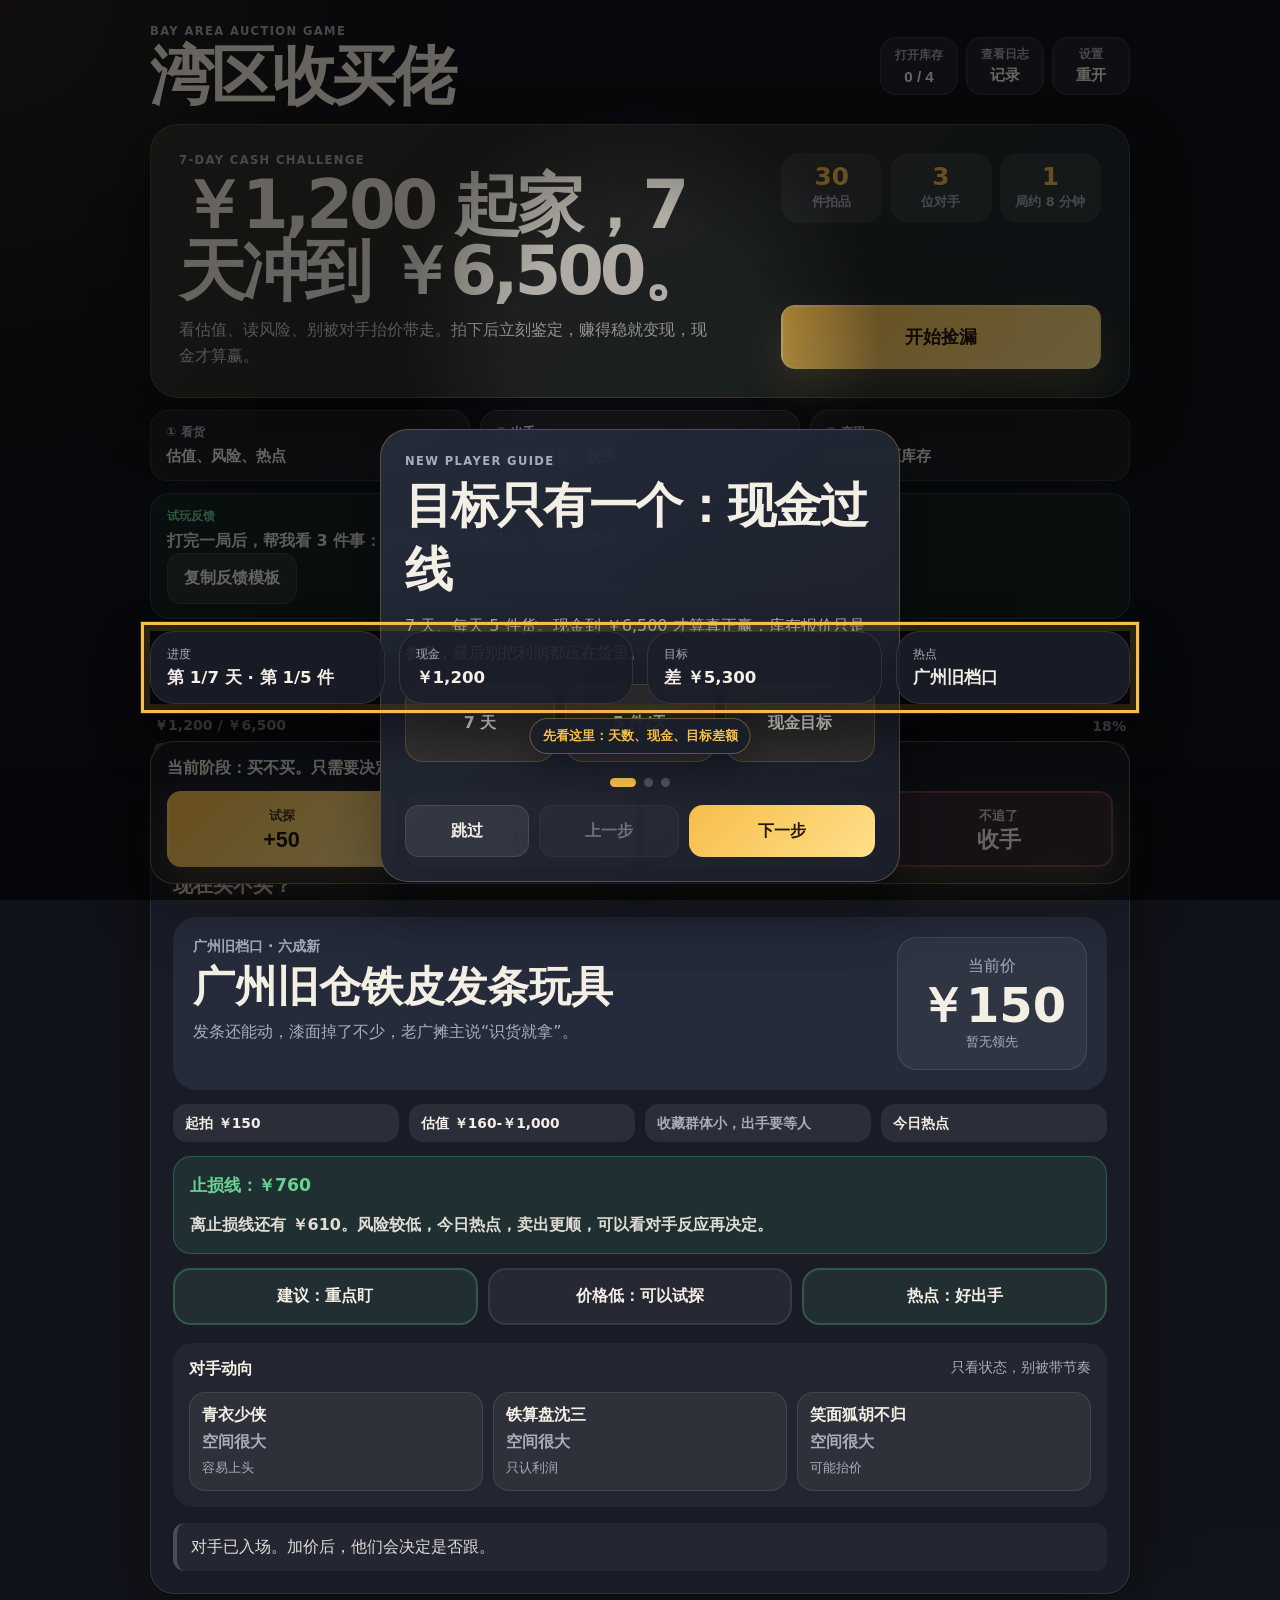
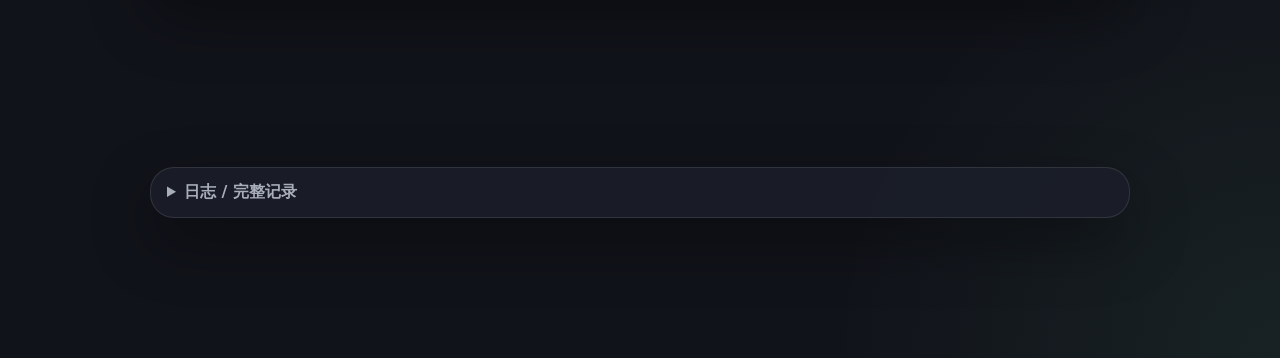
==== commit 84ab8d09: "Sync published page rename" ====
--- a/index.html
+++ b/index.html
@@ -3,7 +3,7 @@
 <head>
   <meta charset="UTF-8" />
   <meta name="viewport" content="width=device-width, initial-scale=1.0" />
-  <title>湾区货王</title>
+  <title>湾区收买佬</title>
   <link rel="stylesheet" href="./styles.css" />
 </head>
 <body>
@@ -11,7 +11,7 @@
     <header class="topbar">
       <div class="brand">
         <p class="eyebrow">Bay Area Auction Game</p>
-        <h1>湾区货王</h1>
+        <h1>湾区收买佬</h1>
       </div>
       <div class="top-actions">
         <button type="button" id="inventoryToggle" class="tool-button"><span>打开库存</span><strong id="inventoryText">0 / 4</strong></button>
